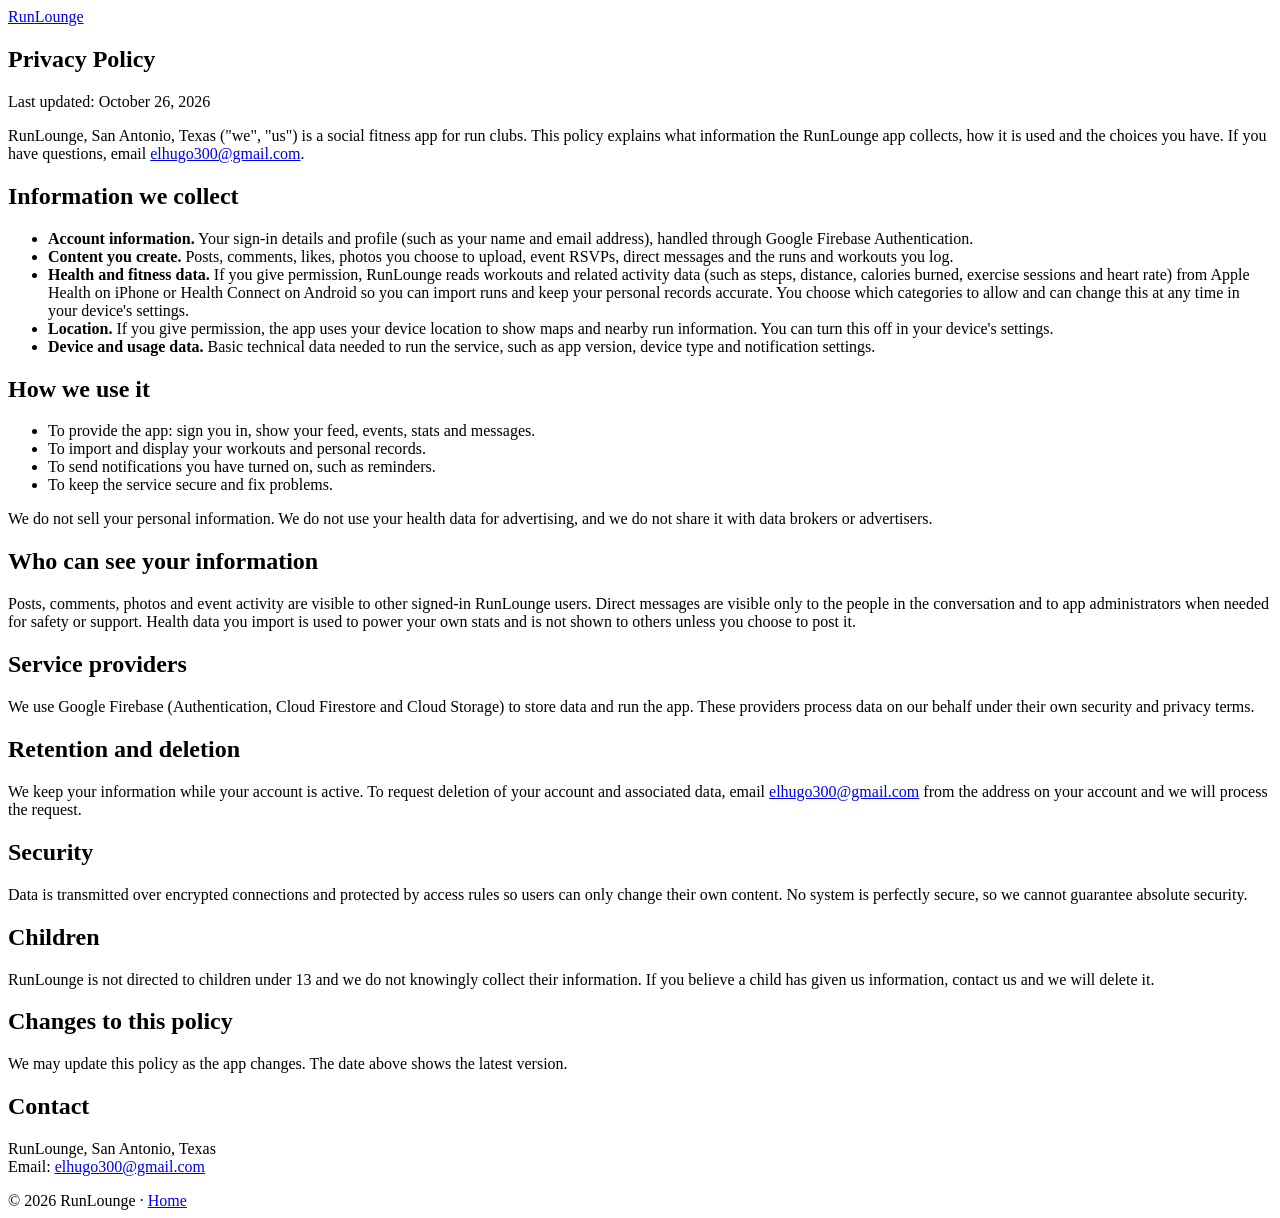
==== privacy.html @ 66add260 "Create privacy.html" ====
<!doctype html>
<html lang="en">
<head>
<meta charset="utf-8">
<meta name="viewport" content="width=device-width,initial-scale=1">
<title>Privacy Policy – RunLounge</title>
<meta name="description" content="How the RunLounge app collects, uses and protects your information.">
<link rel="stylesheet" href="style.css">
</head>
<body>
<div class="wrap">
<header><a href="/">Run<span>Lounge</span></a></header>
<article>
<h1>Privacy Policy</h1>
<p class="meta">Last updated: October 26, 2026</p>

<p>RunLounge, San Antonio, Texas ("we", "us") is a social fitness app for run clubs. This policy explains what information the RunLounge app collects, how it is used and the choices you have. If you have questions, email <a href="mailto:elhugo300@gmail.com">elhugo300@gmail.com</a>.</p>

<h2>Information we collect</h2>
<ul>
<li><strong>Account information.</strong> Your sign-in details and profile (such as your name and email address), handled through Google Firebase Authentication.</li>
<li><strong>Content you create.</strong> Posts, comments, likes, photos you choose to upload, event RSVPs, direct messages and the runs and workouts you log.</li>
<li><strong>Health and fitness data.</strong> If you give permission, RunLounge reads workouts and related activity data (such as steps, distance, calories burned, exercise sessions and heart rate) from Apple Health on iPhone or Health Connect on Android so you can import runs and keep your personal records accurate. You choose which categories to allow and can change this at any time in your device's settings.</li>
<li><strong>Location.</strong> If you give permission, the app uses your device location to show maps and nearby run information. You can turn this off in your device's settings.</li>
<li><strong>Device and usage data.</strong> Basic technical data needed to run the service, such as app version, device type and notification settings.</li>
</ul>

<h2>How we use it</h2>
<ul>
<li>To provide the app: sign you in, show your feed, events, stats and messages.</li>
<li>To import and display your workouts and personal records.</li>
<li>To send notifications you have turned on, such as reminders.</li>
<li>To keep the service secure and fix problems.</li>
</ul>
<p>We do not sell your personal information. We do not use your health data for advertising, and we do not share it with data brokers or advertisers.</p>

<h2>Who can see your information</h2>
<p>Posts, comments, photos and event activity are visible to other signed-in RunLounge users. Direct messages are visible only to the people in the conversation and to app administrators when needed for safety or support. Health data you import is used to power your own stats and is not shown to others unless you choose to post it.</p>

<h2>Service providers</h2>
<p>We use Google Firebase (Authentication, Cloud Firestore and Cloud Storage) to store data and run the app. These providers process data on our behalf under their own security and privacy terms.</p>

<h2>Retention and deletion</h2>
<p>We keep your information while your account is active. To request deletion of your account and associated data, email <a href="mailto:elhugo300@gmail.com">elhugo300@gmail.com</a> from the address on your account and we will process the request.</p>

<h2>Security</h2>
<p>Data is transmitted over encrypted connections and protected by access rules so users can only change their own content. No system is perfectly secure, so we cannot guarantee absolute security.</p>

<h2>Children</h2>
<p>RunLounge is not directed to children under 13 and we do not knowingly collect their information. If you believe a child has given us information, contact us and we will delete it.</p>

<h2>Changes to this policy</h2>
<p>We may update this policy as the app changes. The date above shows the latest version.</p>

<h2>Contact</h2>
<p>RunLounge, San Antonio, Texas<br>Email: <a href="mailto:elhugo300@gmail.com">elhugo300@gmail.com</a></p>
</article>
<footer>© 2026 RunLounge · <a href="/">Home</a></footer>
</div>
</body>
</html>
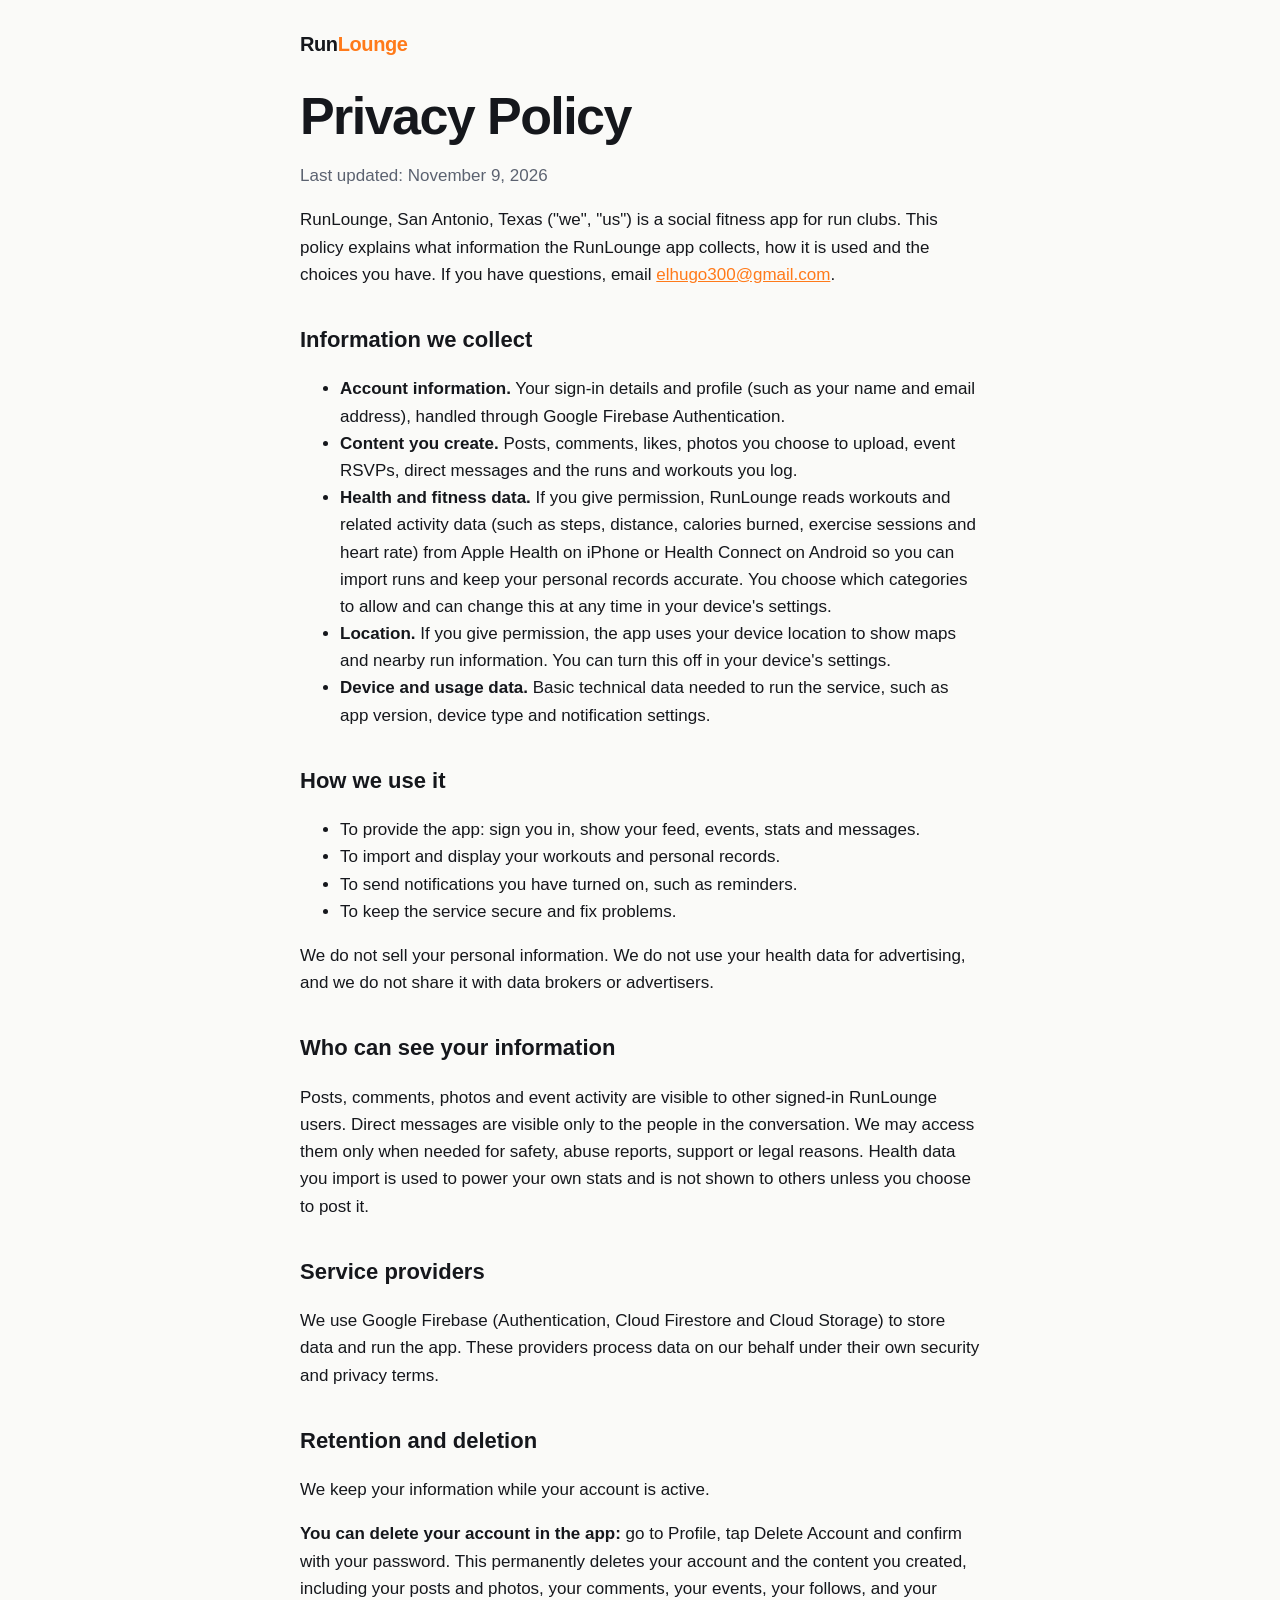
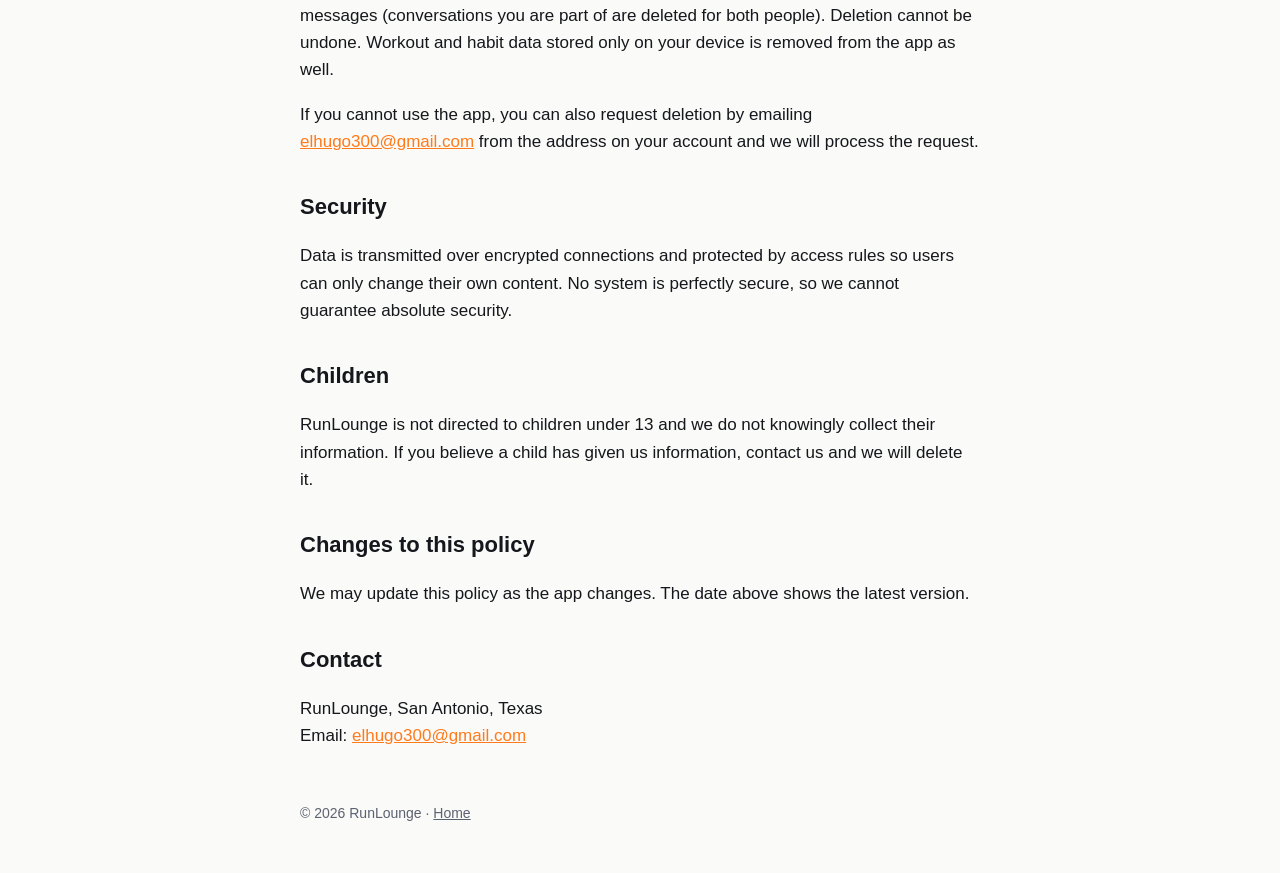
==== commit 3b4e05f8: "Revise privacy policy details and account deletion info Updated the privacy policy with new informat" ====
--- a/privacy.html
+++ b/privacy.html
@@ -12,7 +12,7 @@
 <header><a href="/">Run<span>Lounge</span></a></header>
 <article>
 <h1>Privacy Policy</h1>
-<p class="meta">Last updated: October 26, 2026</p>
+<p class="meta">Last updated: November 9, 2026</p>
 
 <p>RunLounge, San Antonio, Texas ("we", "us") is a social fitness app for run clubs. This policy explains what information the RunLounge app collects, how it is used and the choices you have. If you have questions, email <a href="mailto:elhugo300@gmail.com">elhugo300@gmail.com</a>.</p>
 
@@ -35,13 +35,15 @@
 <p>We do not sell your personal information. We do not use your health data for advertising, and we do not share it with data brokers or advertisers.</p>
 
 <h2>Who can see your information</h2>
-<p>Posts, comments, photos and event activity are visible to other signed-in RunLounge users. Direct messages are visible only to the people in the conversation and to app administrators when needed for safety or support. Health data you import is used to power your own stats and is not shown to others unless you choose to post it.</p>
+<p>Posts, comments, photos and event activity are visible to other signed-in RunLounge users. Direct messages are visible only to the people in the conversation. We may access them only when needed for safety, abuse reports, support or legal reasons. Health data you import is used to power your own stats and is not shown to others unless you choose to post it.</p>
 
 <h2>Service providers</h2>
 <p>We use Google Firebase (Authentication, Cloud Firestore and Cloud Storage) to store data and run the app. These providers process data on our behalf under their own security and privacy terms.</p>
 
 <h2>Retention and deletion</h2>
-<p>We keep your information while your account is active. To request deletion of your account and associated data, email <a href="mailto:elhugo300@gmail.com">elhugo300@gmail.com</a> from the address on your account and we will process the request.</p>
+<p>We keep your information while your account is active.</p>
+<p><strong>You can delete your account in the app:</strong> go to Profile, tap Delete Account and confirm with your password. This permanently deletes your account and the content you created, including your posts and photos, your comments, your events, your follows, and your messages (conversations you are part of are deleted for both people). Deletion cannot be undone. Workout and habit data stored only on your device is removed from the app as well.</p>
+<p>If you cannot use the app, you can also request deletion by emailing <a href="mailto:elhugo300@gmail.com">elhugo300@gmail.com</a> from the address on your account and we will process the request.</p>
 
 <h2>Security</h2>
 <p>Data is transmitted over encrypted connections and protected by access rules so users can only change their own content. No system is perfectly secure, so we cannot guarantee absolute security.</p>
--- a/style.css
+++ b/style.css
@@ -0,0 +1,23 @@
+:root{--bg:#0f1115;--fg:#f2f4f8;--muted:#a3aab8;--accent:#ff7a1a;--card:#181b22}
+@media (prefers-color-scheme:light){:root{--bg:#fafaf8;--fg:#15171c;--muted:#5b6270;--card:#fff}}
+*{box-sizing:border-box}
+body{margin:0;background:var(--bg);color:var(--fg);font:17px/1.6 -apple-system,BlinkMacSystemFont,"Segoe UI",Roboto,sans-serif}
+.wrap{max-width:720px;margin:0 auto;padding:0 20px}
+header{padding:28px 0}
+header a{color:var(--fg);text-decoration:none;font-weight:800;font-size:20px;letter-spacing:-.02em}
+header a span{color:var(--accent)}
+.hero{padding:56px 0 40px}
+h1{font-size:clamp(34px,7vw,52px);line-height:1.1;letter-spacing:-.03em;margin:0 0 16px}
+h1 em{font-style:normal;color:var(--accent)}
+.lead{color:var(--muted);font-size:20px;max-width:560px}
+.grid{display:grid;gap:14px;grid-template-columns:repeat(auto-fit,minmax(210px,1fr));margin:32px 0}
+.card{background:var(--card);border-radius:14px;padding:18px 20px;border:1px solid rgba(128,128,128,.18)}
+.card h3{margin:0 0 6px;font-size:17px}
+.card p{margin:0;color:var(--muted);font-size:15px}
+.soon{display:inline-block;margin-top:8px;padding:8px 16px;border-radius:999px;background:var(--accent);color:#fff;font-weight:700;font-size:15px}
+footer{padding:36px 0 48px;color:var(--muted);font-size:14px}
+footer a{color:var(--muted)}
+article h2{margin-top:34px;font-size:22px}
+article p,article li{color:var(--fg)}
+article .meta{color:var(--muted)}
+a{color:var(--accent)}
